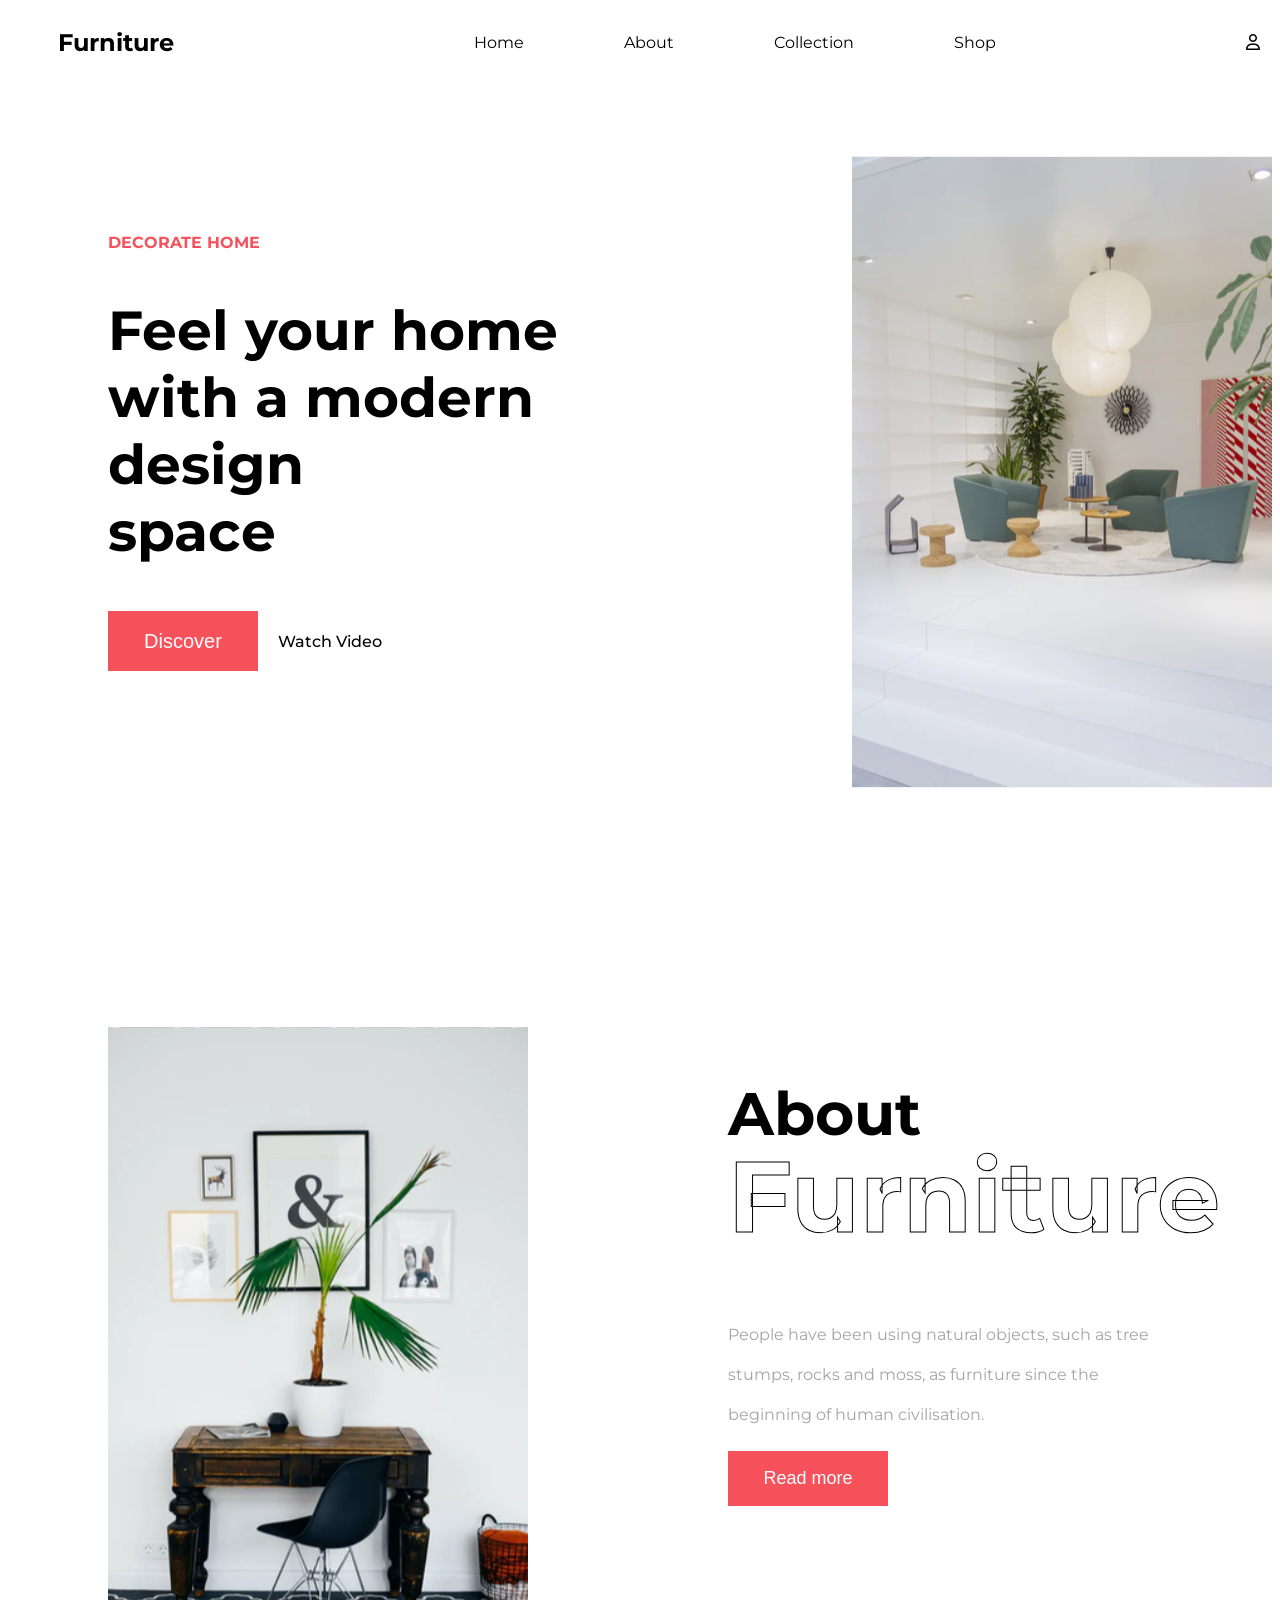
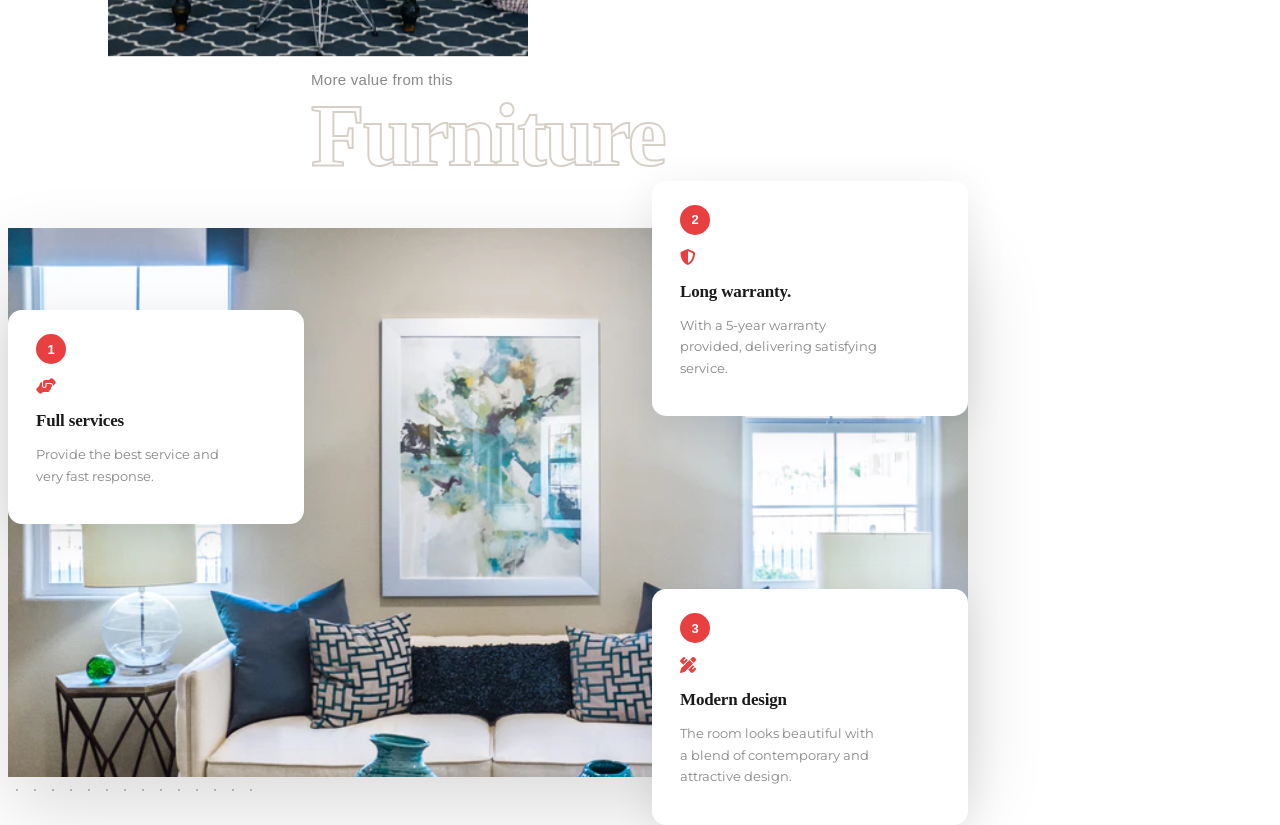
==== index.html @ 6e89e38d "ge" ====
<!doctype html>
<html lang="en">
  <head>
    <meta charset="UTF-8" />
    <meta name="viewport" content="width=device-width, initial-scale=1.0" />
    <title>Document</title>

    <link
      href="https://fonts.googleapis.com/css2?family=Inter:ital,opsz,wght@0,14..32,100..900;1,14..32,100..900&family=Manrope:wght@200..800&family=Montserrat:ital,wght@0,100..900;1,100..900&family=Open+Sans:ital,wght@0,300..800;1,300..800&display=swap"
      rel="stylesheet"
    />
    <link rel="stylesheet" href="style.css" />
    <link
      rel="stylesheet"
      href="https://cdnjs.cloudflare.com/ajax/libs/font-awesome/6.5.0/css/all.min.css"
    />
  </head>

  <body>
    <main>
      <nav class="navbar">
        <div class="logo">
          <h1>Furniture</h1>
        </div>
        <ul class="menyu">
          <li>
            <a href="http://127.0.0.1:5500/figma-maket/index.html">Home</a>
          </li>
          <li>
            <a href="http://127.0.0.1:5500/figma-maket/index.html">About</a>
          </li>
          <li>
            <a href="http://127.0.0.1:5500/figma-maket/index.html"
              >Collection</a
            >
          </li>
          <li>
            <a href="http://127.0.0.1:5500/figma-maket/index.html">Shop</a>
          </li>
        </ul>
        <div class="icon">
          <i class="fa-regular fa-user"></i>

          <i class="fa-regular fa-heart"></i>
        </div>
      </nav>
    </main>

    <section class="section1">
      <div class="container">
        <div class="hero">
          <p class="home">DECORATE HOME</p>
          <h1>
            Feel your home <br />
            with a modern design <br />
            space
          </h1>
          <div class="vatch-video">
            <button class="button1">Discover</button>
            <p class="watch">Watch Video</p>
          </div>
        </div>
        <div class="right-image">
          <img src="./image 1 (1).svg" alt="" />
        </div>
      </div>
    </section>

    <section class="section2">
      <div class="container2">
        <div class="hero2">
          <img src="./sdfa.svg" alt="" />
        </div>
        <div class="about">
          <p class="about-text">About</p>
          <h1 class="Furniture-text">Furniture</h1>
          <p class="people-text">
            People have been using natural objects, such as tree <br />
            stumps, rocks and moss, as furniture since the <br />
            beginning of human civilisation.
          </p>
          <button>Read more</button>
        </div>
      </div>
    </section>

    <section class="xk9-wrapper">
      <div class="bz3-heading-block">
        <span class="rq7-subtitle">More value from this</span>
        <span class="lm2-title">Furniture</span>
      </div>

      <div class="vn5-scene">
        <div class="wj4-dot-grid"></div>

        <div class="ph8-img-wrap">
          <img
            src="./olll.svg"
            alt="Modern living room with sofa"
          />
        </div>

        <div class="tk1-card cq2-card-one">
          <div class="ev6-num">1</div>
          <i class="fa8-icon fa-solid fa-hands-helping"></i>
          <h3>Full services</h3>
          <p>Provide the best service and very fast response.</p>
        </div>

        <div class="tk1-card nz5-card-two">
          <div class="ev6-num">2</div>
          <i class="fa8-icon fa-solid fa-shield-halved"></i>
          <h3>Long warranty.</h3>
          <p>With a 5-year warranty provided, delivering satisfying service.</p>
        </div>

        <div class="tk1-card yw3-card-three">
          <div class="ev6-num">3</div>
          <i class="fa8-icon fa-solid fa-pencil-ruler"></i>
          <h3>Modern design</h3>
          <p>
            The room looks beautiful with a blend of contemporary and attractive
            design.
          </p>
        </div>
      </div>
    </section>
  </body>
</html>
---- style.css ----
body {
  font-family: "Montserrat", sans-serif;
  background-color: #ffffff;
}

.header {
  display: flex;
  justify-content: center;
  align-items: center;
}
.menyu {
  display: flex;
  list-style: none;
  justify-content: center;
  align-items: center;
  gap: 100px;
  margin-left: 260px;
  text-decoration: none;
}
.logo {
  margin-left: 50px;
}
.menyu a {
  color: #000;
  text-decoration: none;
}
.navbar {
  display: flex;
  /* justify-content: center; */
  align-items: center;
}
.icon {
  display: flex;
  align-items: center;
  gap: 70px;
  margin-left: 250px;
}
.icon img {
  width: 20px;
}

.container {
  margin-left: 100px;
  margin-top: 20px;
  display: flex;
}

.hero {
  display: inline-block;
  margin-top: 120px;
}
.hero h1 {
  font-size: 55px;
}
.home {
  font-weight: 700;
  color: #f7515c;
}
.vatch-video {
  display: flex;
  align-items: center;
  gap: 50px;
}
.vatch-video button {
  display: flex;
  justify-content: center;
  align-items: center;
}
.button1 {
  width: 150px;
  height: 60px;
  font-size: 20px;
  border: none;
  background-color: #f7515c;
  color: #fff;
}
.button2 {
  width: 45px;
  height: 45px;
  border: solid 0;
  border-radius: 50px;
  background-color: white;
  box-shadow: 1px 1px 20px #0000005f;
  margin-left: 20px;
}
.watch {
  font-weight: 500;
  margin-left: -30px;
}
.right-image {
  margin-left: 230px;
  display: flex;
}
.right-image img {
  width: 420px;
  height: 650px;
  margin-top: 50px;
}

.section2 {
  margin-top: 220px;
}
.container2 {
  display: flex;
  margin-left: 100px;
}

.hero2 {
  display: inline-block;
}
.hero2 img {
  width: 420px;
  height: 650px;
  /* margin-top: 50px;     */
}

.about {
  display: inline-block;
  margin-left: 200px;
}
.about-text {
  font-size: 60px;
  font-weight: 700;
}
.Furniture-text {
  font-size: 100px;
  margin-top: -75px;
  color: transparent;
  -webkit-text-stroke: 1px black;
}
.people-text {
  margin-top: -25px;
  line-height: 40px;
  color: #0000005c;
}
.about button {
  width: 160px;
  height: 55px;
  font-size: 18px;
  border: none;
  background-color: #f7515c;
  color: #fff;
}

.xk9-wrapper {
  max-width: 960px;
  width: 100%;
  display: flex;
  flex-direction: column;
    align-items: center;
    justify-self: center;
    margin-right: 500px;
}

.bz3-heading-block {
  margin-bottom: 48px;
}

.bz3-heading-block .rq7-subtitle {
  font-family: "DM Sans", sans-serif;
  font-size: 15px;
  font-weight: 400;
  color: #888;
  letter-spacing: 0.02em;
  display: block;
  margin-bottom: 2px;
}

.bz3-heading-block .lm2-title {
  font-family: "Playfair Display", serif;
  font-size: clamp(52px, 8vw, 88px);
  font-weight: 700;
  line-height: 1;
  color: transparent;
  -webkit-text-stroke: 2px #d6d0c9;
  letter-spacing: -0.02em;
  display: block;
  margin-top: 4px;
}

.vn5-scene {
  position: relative;
  width: 100%;
}

.vn5-scene .ph8-img-wrap {
  position: relative;
  border-radius: 16px;
  width: 100%;
  margin-left: auto;
  box-shadow: 0 32px 80px rgba(0, 0, 0, 0.14);
}

.vn5-scene .ph8-img-wrap img {
  width: 100%;
  height: 100%;
  object-fit: cover;
  display: block;
}

.wj4-dot-grid {
  position: absolute;
  bottom: -20px;
  left: 0;
  width: 260px;
  height: 160px;
  z-index: 0;
}

.wj4-dot-grid::before {
  content: "";
  position: absolute;
  inset: 0;
  background-image: radial-gradient(circle, #c8c0b4 1.5px, transparent 1.5px);
  background-size: 18px 18px;
}

.tk1-card {
  position: absolute;
  background: #fff;
  border-radius: 14px;
  padding: 24px 28px;
  box-shadow: 0 8px 40px rgba(0, 0, 0, 0.09);
  z-index: 10;
}

.tk1-card .ev6-num {
  width: 30px;
  height: 30px;
  background: #e84040;
  border-radius: 50%;
  display: flex;
  align-items: center;
  justify-content: center;
  font-size: 13px;
  font-weight: 700;
  color: #fff;
  margin-bottom: 14px;
  font-family: "DM Sans", sans-serif;
}

.tk1-card .fa8-icon {
  font-size: 16px;
  color: #e84040;
  margin-bottom: 10px;
  display: block;
}

.tk1-card h3 {
  font-family: "Playfair Display", serif;
  font-size: 17px;
  font-weight: 700;
  color: #1a1a1a;
  margin-bottom: 8px;
  letter-spacing: -0.01em;
}

.tk1-card p {
  font-size: 13px;
  line-height: 1.65;
  color: #888;
  max-width: 200px;
}

.cq2-card-one {
  left: 0;
  top: 15%;
  width: 240px;
}

.nz5-card-two {
  right: 0;
  top: 0;
  width: 260px;
  transform: translateY(-20%);
}

.yw3-card-three {
  right: 0;
  bottom: -48px;
  width: 260px;
}

@media (max-width: 680px) {
  .vn5-scene .ph8-img-wrap {
    width: 100%;
  }
  .tk1-card {
    position: static;
    transform: none !important;
    width: 100% !important;
    margin-top: 16px;
  }
  .wj4-dot-grid {
    display: none;
  }
}
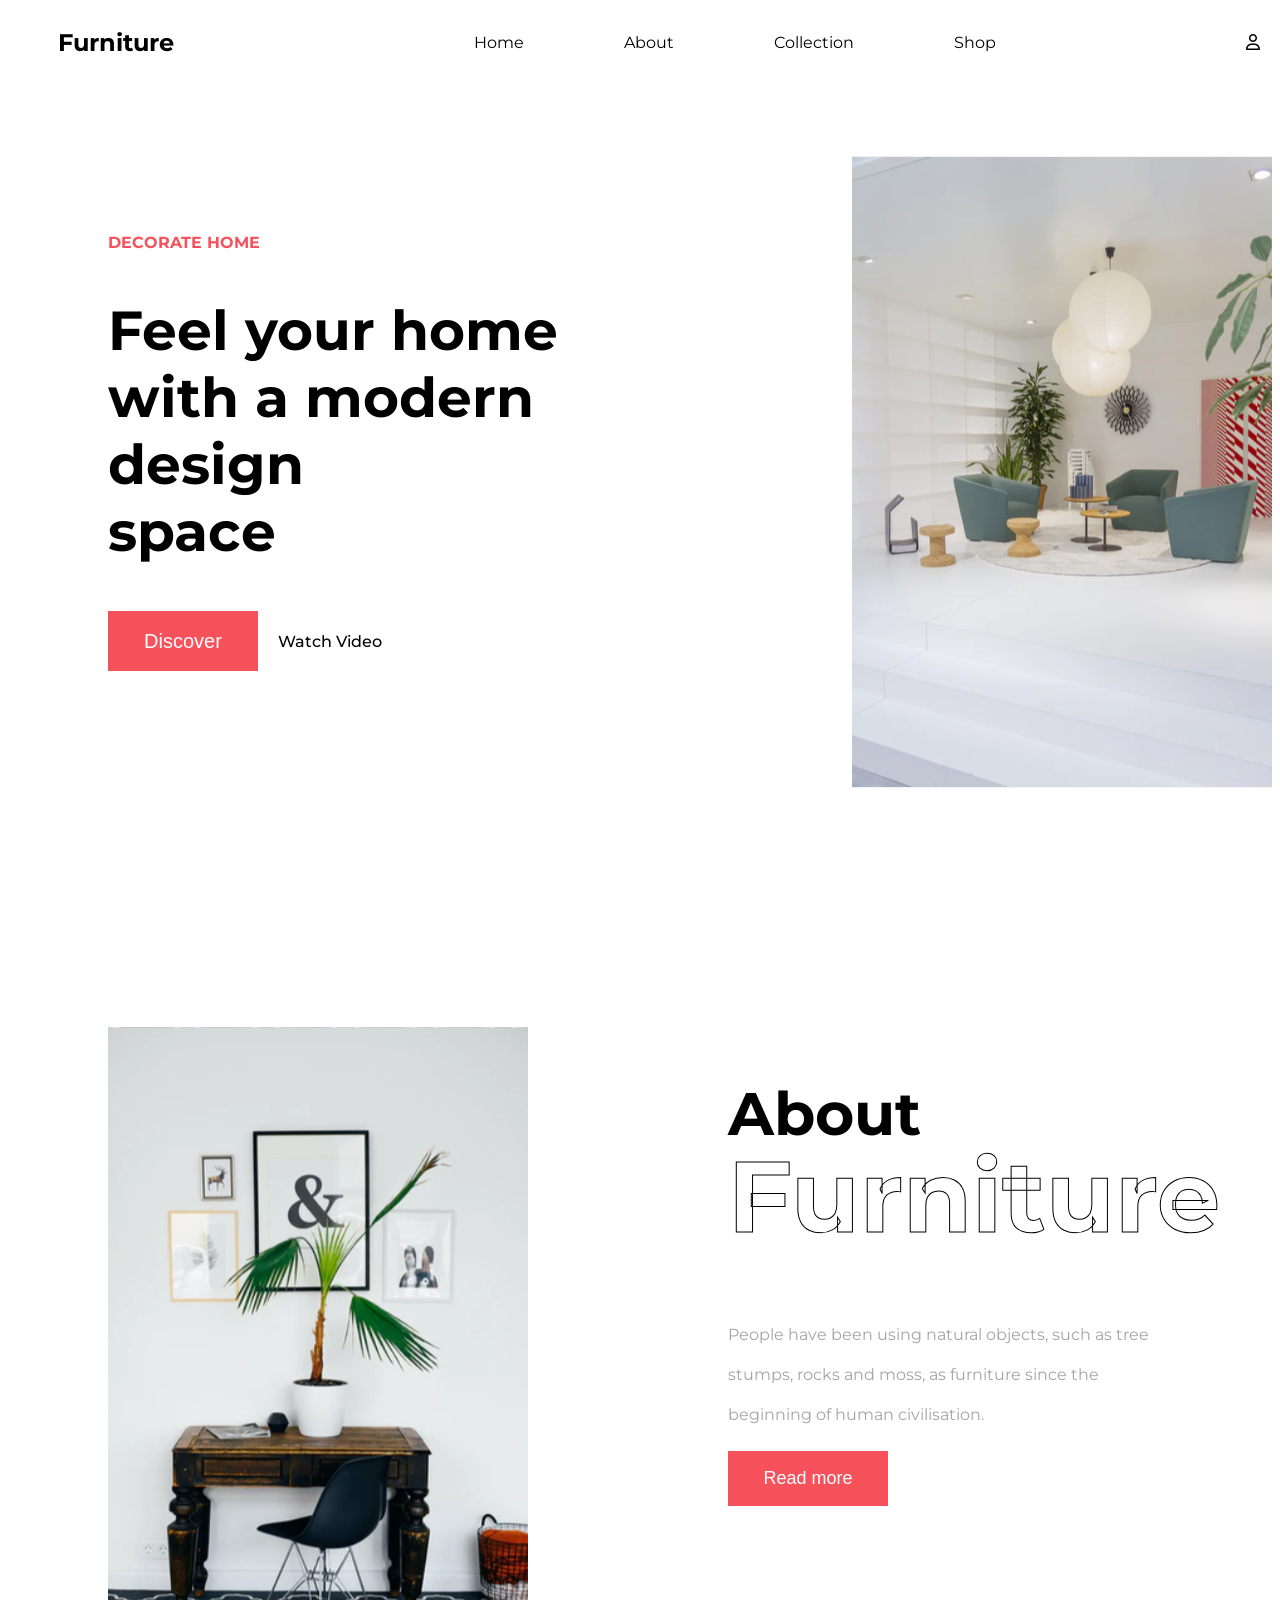
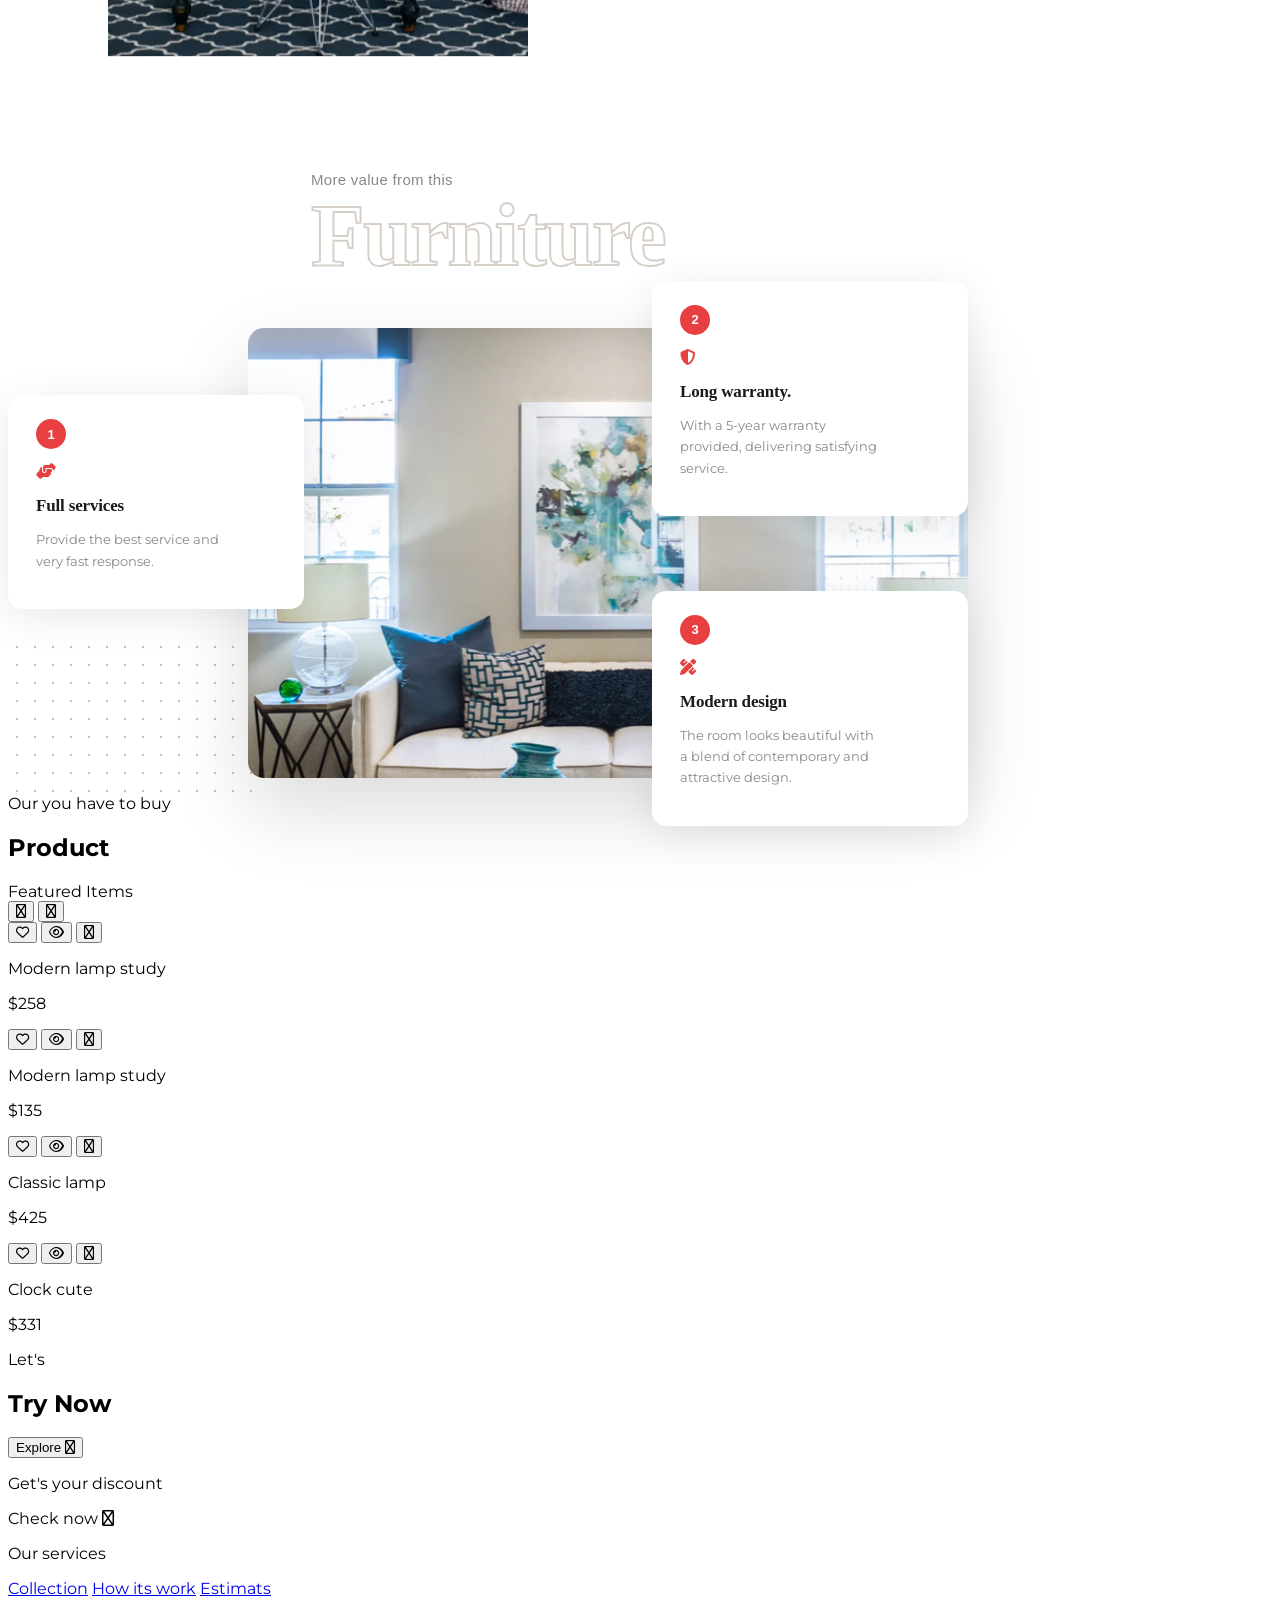
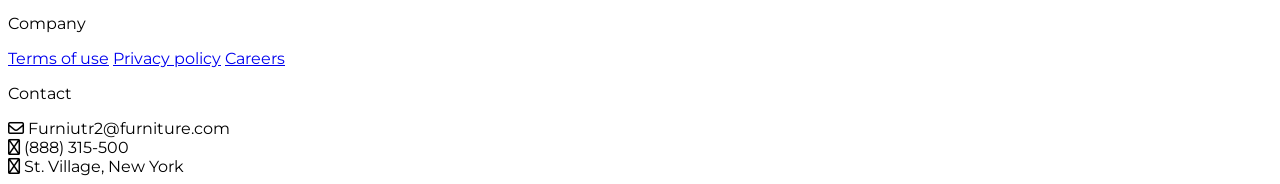
==== commit a795cca7: "asas" ====
--- a/index.html
+++ b/index.html
@@ -125,5 +125,145 @@
         </div>
       </div>
     </section>
+
+    
+
+<section class="hero-section">
+  <p class="hero-label">Our you have to buy</p>
+  <h1 class="hero-title">Product</h1>
+</section>
+<div class="products-header">
+  <span class="section-label">Featured Items</span>
+  <div class="nav-arrows">
+    <button class="arrow-btn"><i class="fa-regular fa-chevron-left"></i></button>
+    <button class="arrow-btn"><i class="fa-regular fa-chevron-right"></i></button>
+  </div>
+</div>
+<div class="products-grid">
+
+  <div class="product-card">
+    <div class="product-img-wrap">
+      <div class="product-placeholder">
+        <i class="fa-light fa-lamp-desk"></i>
+      </div>
+      <div class="product-overlay">
+        <button class="overlay-btn"><i class="fa-regular fa-heart"></i></button>
+        <button class="overlay-btn"><i class="fa-regular fa-eye"></i></button>
+        <button class="overlay-btn"><i class="fa-regular fa-cart-plus"></i></button>
+      </div>
+    </div>
+    <div class="product-info">
+      <p class="product-name">Modern lamp study</p>
+      <p class="product-price">$258</p>
+    </div>
+  </div>
+
+  <div class="product-card">
+    <div class="product-img-wrap">
+      <div class="product-placeholder">
+        <i class="fa-light fa-chair"></i>
+      </div>
+      <div class="product-overlay">
+        <button class="overlay-btn"><i class="fa-regular fa-heart"></i></button>
+        <button class="overlay-btn"><i class="fa-regular fa-eye"></i></button>
+        <button class="overlay-btn"><i class="fa-regular fa-cart-plus"></i></button>
+      </div>
+    </div>
+    <div class="product-info">
+      <p class="product-name">Modern lamp study</p>
+      <p class="product-price">$135</p>
+    </div>
+  </div>
+
+  <div class="product-card">
+    <div class="product-img-wrap">
+      <div class="product-placeholder">
+        <i class="fa-light fa-light-ceiling"></i>
+      </div>
+      <div class="product-overlay">
+        <button class="overlay-btn"><i class="fa-regular fa-heart"></i></button>
+        <button class="overlay-btn"><i class="fa-regular fa-eye"></i></button>
+        <button class="overlay-btn"><i class="fa-regular fa-cart-plus"></i></button>
+      </div>
+    </div>
+    <div class="product-info">
+      <p class="product-name">Classic lamp</p>
+      <p class="product-price">$425</p>
+    </div>
+  </div>
+
+  <div class="product-card">
+    <div class="product-img-wrap">
+      <div class="product-placeholder">
+        <i class="fa-light fa-clock"></i>
+      </div>
+      <div class="product-overlay">
+        <button class="overlay-btn"><i class="fa-regular fa-heart"></i></button>
+        <button class="overlay-btn"><i class="fa-regular fa-eye"></i></button>
+        <button class="overlay-btn"><i class="fa-regular fa-cart-plus"></i></button>
+      </div>
+    </div>
+    <div class="product-info">
+      <p class="product-name">Clock cute</p>
+      <p class="product-price">$331</p>
+    </div>
+  </div>
+
+</div>
+<div class="cta-section">
+  <div class="cta-left">
+    <span class="cta-tagline">Let's</span>
+    <h2 class="cta-headline">Try Now</h2>
+    <button class="cta-btn">
+      Explore <i class="fa-regular fa-arrow-right"></i>
+    </button>
+  </div>
+  <div class="cta-right">
+    <i class="fa-thin fa-couch"></i>
+    <div class="dot-nav">
+      <div class="dot active"></div>
+      <div class="dot"></div>
+      <div class="dot"></div>
+      <div class="dot"></div>
+      <div class="dot"></div>
+    </div>
+  </div>
+</div>
+<footer>
+  <div class="footer-col">
+    <p class="footer-col-title">Get's your discount</p>
+    <p class="footer-discount">Check now <i class="fa-regular fa-arrow-right"></i></p>
+  </div>
+
+  <div class="footer-col">
+    <p class="footer-col-title">Our services</p>
+    <a href="#">Collection</a>
+    <a href="#">How its work</a>
+    <a href="#">Estimats</a>
+  </div>
+
+  <div class="footer-col">
+    <p class="footer-col-title">Company</p>
+    <a href="#">Terms of use</a>
+    <a href="#">Privacy policy</a>
+    <a href="#">Careers</a>
+  </div>
+
+  <div class="footer-col">
+    <p class="footer-col-title">Contact</p>
+    <div class="contact-line">
+      <i class="fa-regular fa-envelope"></i>
+      <span>Furniutr2@furniture.com</span>
+    </div>
+    <div class="contact-line">
+      <i class="fa-regular fa-phone"></i>
+      <span>(888) 315-500</span>
+    </div>
+    <div class="contact-line">
+      <i class="fa-regular fa-location-dot"></i>
+      <span>St. Village, New York</span>
+    </div>
+  </div>
+</footer>
   </body>
 </html>
--- a/style.css
+++ b/style.css
@@ -149,7 +149,8 @@
   flex-direction: column;
     align-items: center;
     justify-self: center;
-    margin-right: 500px;
+    margin-right: 100px;
+    margin-top: 100px;
 }
 
 .bz3-heading-block {
@@ -186,8 +187,10 @@
 .vn5-scene .ph8-img-wrap {
   position: relative;
   border-radius: 16px;
-  width: 100%;
+  overflow: hidden;
+  width: 75%;
   margin-left: auto;
+  aspect-ratio: 16 / 10;
   box-shadow: 0 32px 80px rgba(0, 0, 0, 0.14);
 }
 
